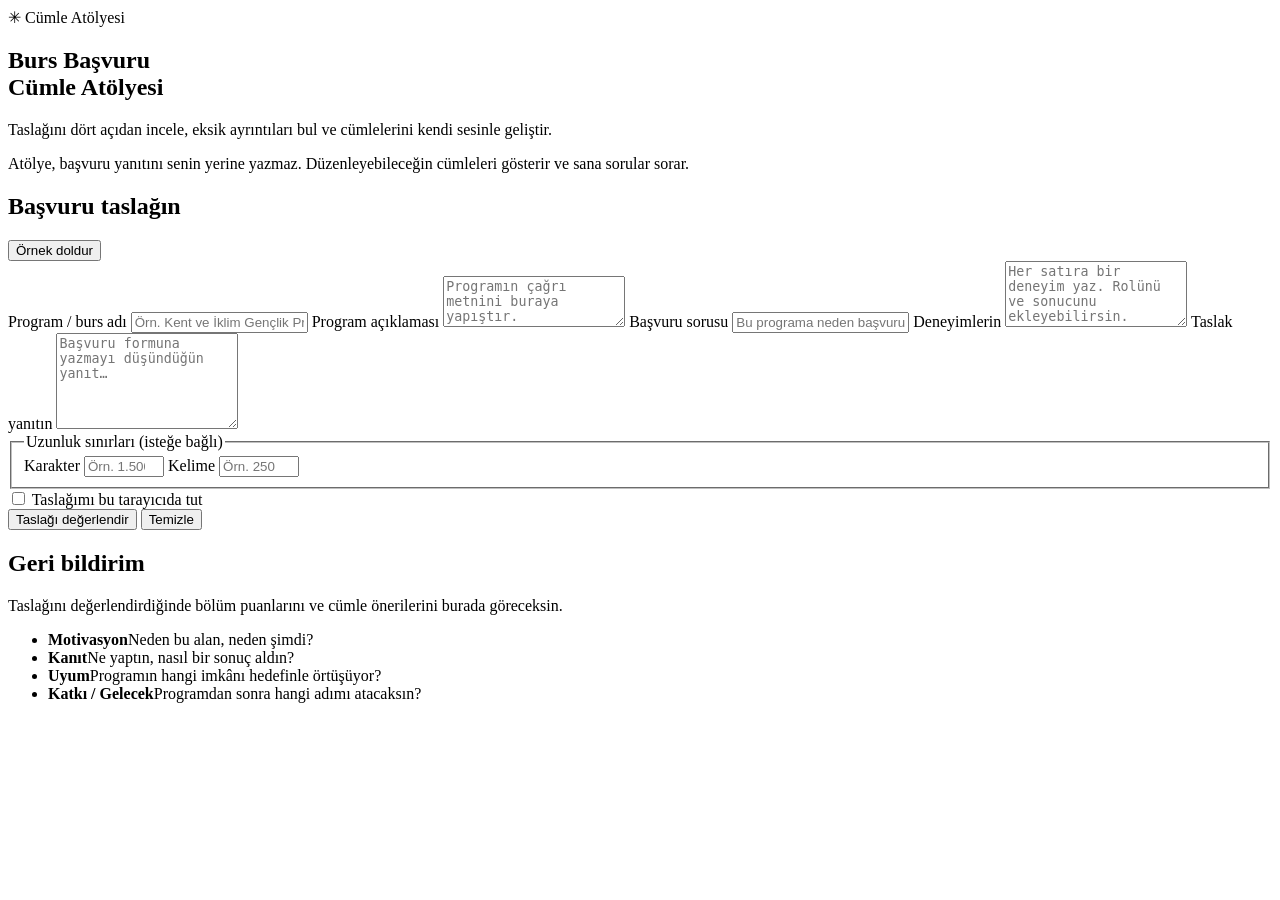
==== atolye/static/index.html @ af9ce09b "feat: Burs başvuru cümle atölyesi (Claude geri bildirimi, demo modu, web arayüzü) Co-Authored-By: Cl" ====
<!doctype html>
<html lang="tr">
<head>
  <meta charset="utf-8">
  <meta name="viewport" content="width=device-width, initial-scale=1">
  <title>Burs Başvuru Cümle Atölyesi</title>
  <link rel="stylesheet" href="/style.css">
  <script src="/app.js" defer></script>
</head>
<body>
  <main class="shell">
    <header class="masthead">
      <div class="brand"><span class="brand-mark" aria-hidden="true">✳</span> Cümle Atölyesi</div>
      <span id="provider" class="badge" role="status" hidden></span>
    </header>
    <section class="intro" aria-labelledby="title">
      <h1 id="title">Burs Başvuru<br>Cümle Atölyesi</h1>
      <p>Taslağını dört açıdan incele, eksik ayrıntıları bul ve cümlelerini kendi sesinle geliştir.</p>
      <p class="note">Atölye, başvuru yanıtını senin yerine yazmaz. Düzenleyebileceğin cümleleri gösterir ve sana sorular sorar.</p>
    </section>

    <div class="workspace">
      <section class="panel" aria-labelledby="form-title">
        <div class="section-head">
          <h2 id="form-title">Başvuru taslağın</h2>
          <button type="button" class="secondary" id="example">Örnek doldur</button>
        </div>
        <form id="application">
          <label>Program / burs adı
            <input name="program_adi" maxlength="200" placeholder="Örn. Kent ve İklim Gençlik Programı" required>
          </label>
          <label>Program açıklaması
            <textarea name="program_aciklamasi" rows="3" maxlength="10000" placeholder="Programın çağrı metnini buraya yapıştır." required></textarea>
          </label>
          <label>Başvuru sorusu
            <input name="soru" maxlength="1000" placeholder="Bu programa neden başvuruyorsunuz?" required>
          </label>
          <label>Deneyimlerin
            <textarea name="deneyimler" rows="4" maxlength="6000" placeholder="Her satıra bir deneyim yaz. Rolünü ve sonucunu ekleyebilirsin." required></textarea>
          </label>
          <label>Taslak yanıtın
            <textarea id="draft" name="taslak" rows="6" maxlength="12000" placeholder="Başvuru formuna yazmayı düşündüğün yanıt…" required></textarea>
          </label>
          <output id="live-count" for="draft" class="muted" aria-label="Taslak uzunluğu"></output>
          <fieldset>
            <legend>Uzunluk sınırları <span class="muted">(isteğe bağlı)</span></legend>
            <div class="limit-inputs">
              <label>Karakter <input type="number" name="karakter_siniri" min="1" max="100000" placeholder="Örn. 1.500"></label>
              <label>Kelime <input type="number" name="kelime_siniri" min="1" max="100000" placeholder="Örn. 250"></label>
            </div>
          </fieldset>
          <label class="check"><input type="checkbox" id="save-draft"> Taslağımı bu tarayıcıda tut</label>
          <div class="actions">
            <button type="submit" id="evaluate">Taslağı değerlendir</button>
            <button type="button" class="secondary" id="clear">Temizle</button>
          </div>
          <p id="form-status" class="muted" role="status"></p>
          <p id="error" class="error" role="alert" hidden></p>
        </form>
      </section>
      <section class="panel feedback" aria-labelledby="feedback-title" id="feedback">
        <h2 id="feedback-title" tabindex="-1">Geri bildirim</h2>
        <div id="empty">
          <p class="muted">Taslağını değerlendirdiğinde bölüm puanlarını ve cümle önerilerini burada göreceksin.</p>
          <ul class="outline">
            <li><strong>Motivasyon</strong><span>Neden bu alan, neden şimdi?</span></li>
            <li><strong>Kanıt</strong><span>Ne yaptın, nasıl bir sonuç aldın?</span></li>
            <li><strong>Uyum</strong><span>Programın hangi imkânı hedefinle örtüşüyor?</span></li>
            <li><strong>Katkı / Gelecek</strong><span>Programdan sonra hangi adımı atacaksın?</span></li>
          </ul>
        </div>
        <div id="results" hidden>
          <div id="scores" class="scores"></div>
          <h3>Uzunluk kontrolü</h3>
          <ul id="limits" class="limit-results"></ul>
          <h3>İncelenen taslak</h3>
          <p id="annotated" class="annotated"></p>
          <h3>Cümle önerileri</h3>
          <div id="suggestions" class="suggestions"></div>
          <h3>Kontrol listesi</h3>
          <div id="checklist" class="checklist"></div>
        </div>
      </section>
    </div>
  </main>
</body>
</html>
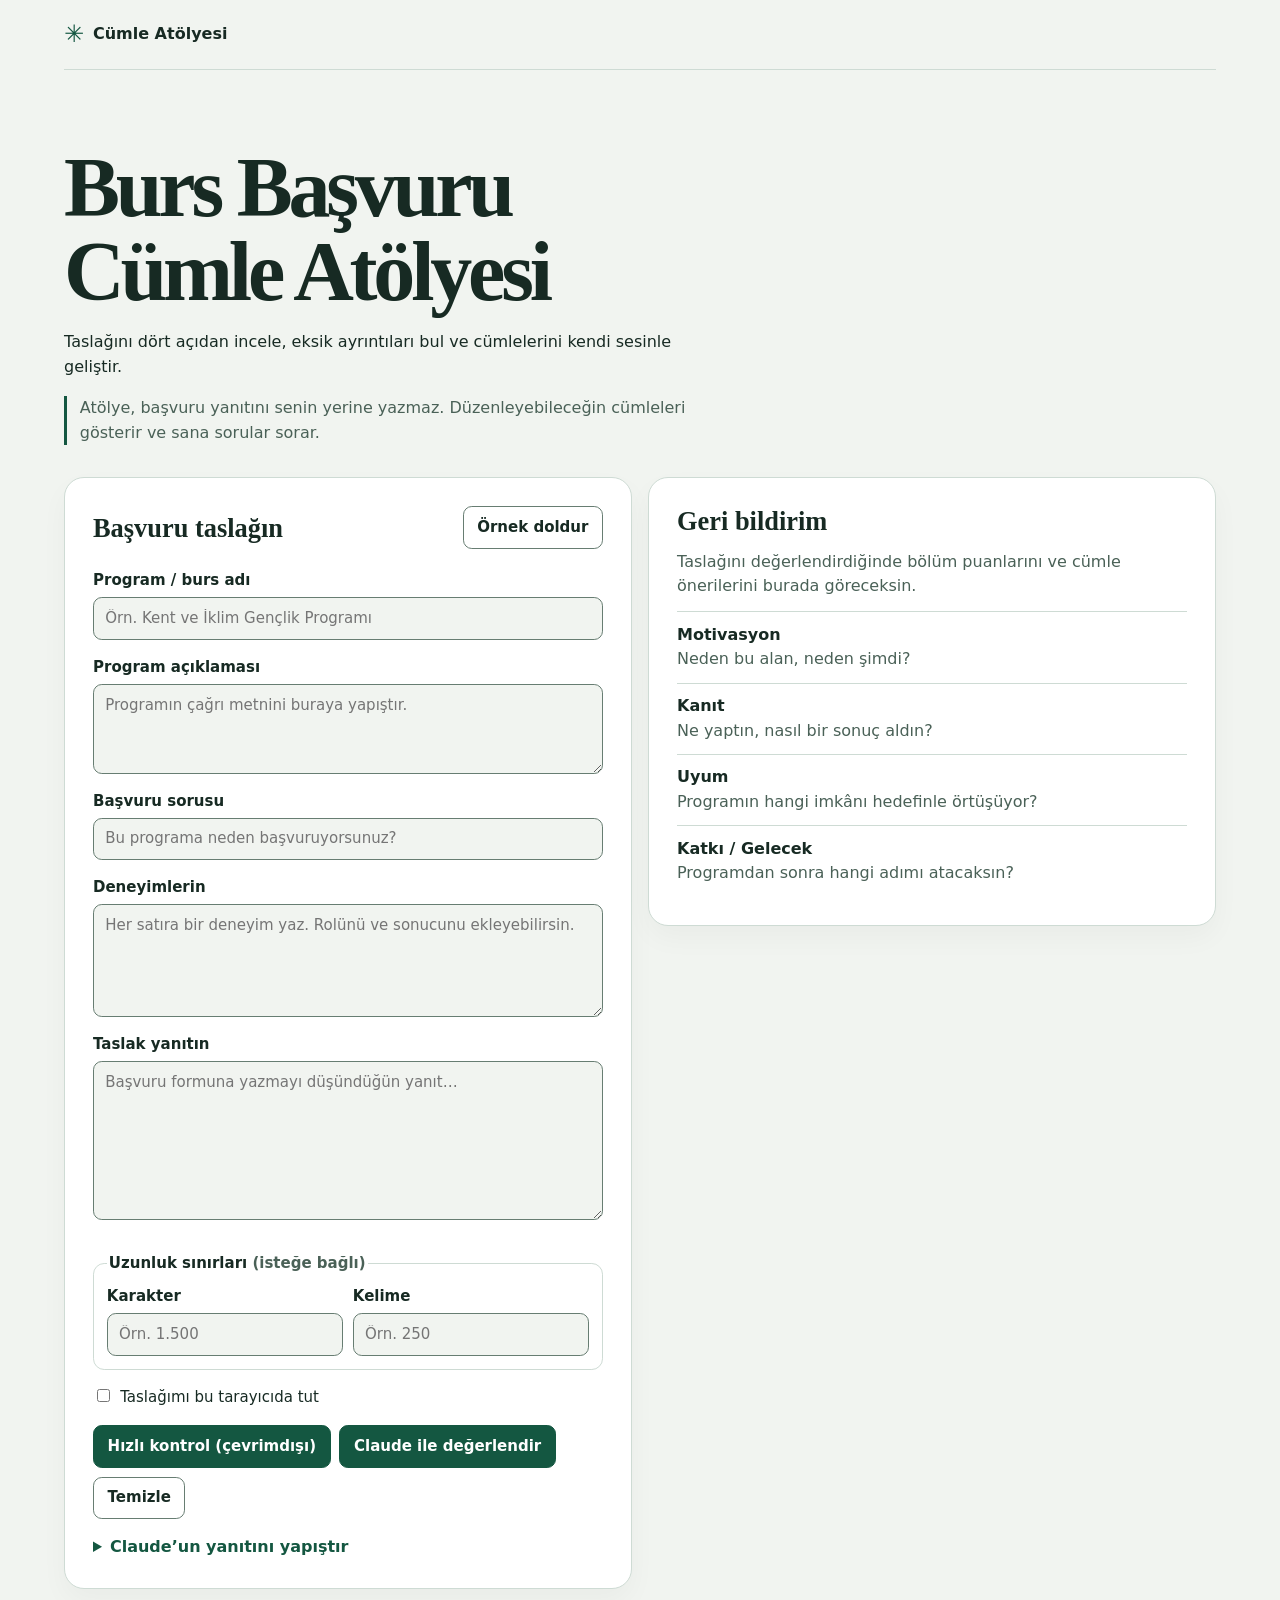
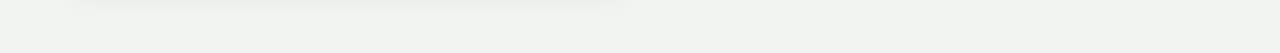
==== commit 67c9389a: "feat: Kurulumsuz statik sürüm: çevrimdışı kontrol, Claude'da aç, yanıtı yapıştır; varsayılan model H" ====
--- a/atolye/static/index.html
+++ b/atolye/static/index.html
@@ -4,8 +4,8 @@
   <meta charset="utf-8">
   <meta name="viewport" content="width=device-width, initial-scale=1">
   <title>Burs Başvuru Cümle Atölyesi</title>
-  <link rel="stylesheet" href="/style.css">
-  <script src="/app.js" defer></script>
+  <link rel="stylesheet" href="./style.css">
+  <script type="module" src="./app.js"></script>
 </head>
 <body>
   <main class="shell">
@@ -17,6 +17,7 @@
       <h1 id="title">Burs Başvuru<br>Cümle Atölyesi</h1>
       <p>Taslağını dört açıdan incele, eksik ayrıntıları bul ve cümlelerini kendi sesinle geliştir.</p>
       <p class="note">Atölye, başvuru yanıtını senin yerine yazmaz. Düzenleyebileceğin cümleleri gösterir ve sana sorular sorar.</p>
+      <p id="privacy" class="note" hidden>Bu sayfa başvuru verilerini herhangi bir sunucuya göndermez. Claude’a yapıştırdığın metin Claude ile paylaşılır.</p>
     </section>
 
     <div class="workspace">
@@ -25,7 +26,7 @@
           <h2 id="form-title">Başvuru taslağın</h2>
           <button type="button" class="secondary" id="example">Örnek doldur</button>
         </div>
-        <form id="application">
+        <form id="application" method="post">
           <label>Program / burs adı
             <input name="program_adi" maxlength="200" placeholder="Örn. Kent ve İklim Gençlik Programı" required>
           </label>
@@ -51,9 +52,25 @@
           </fieldset>
           <label class="check"><input type="checkbox" id="save-draft"> Taslağımı bu tarayıcıda tut</label>
           <div class="actions">
-            <button type="submit" id="evaluate">Taslağı değerlendir</button>
+            <button type="submit" id="quick">Hızlı kontrol (çevrimdışı)</button>
+            <button type="submit" id="claude">Claude ile değerlendir</button>
+            <button type="submit" id="evaluate" class="secondary" hidden>Taslağı sunucuda değerlendir</button>
             <button type="button" class="secondary" id="clear">Temizle</button>
           </div>
+          <details id="claude-guide">
+            <summary>Claude’un yanıtını yapıştır</summary>
+            <ol class="guide">
+              <li>Formu doldur ve <strong>Claude ile değerlendir</strong> düğmesine bas.</li>
+              <li><a href="https://claude.ai/new" target="_blank" rel="noopener noreferrer">Claude’u aç</a>, kendi ücretsiz hesabınla oturum aç, istemi sohbete yapıştır ve gönder.</li>
+              <li>Claude’un yanıtını kopyala ve aşağıya yapıştır.</li>
+            </ol>
+            <label id="prompt-fallback" hidden>Claude’a göndereceğin istem
+              <textarea id="prompt" rows="5" readonly></textarea>
+            </label>
+            <label for="claude-response">Claude’un JSON yanıtı</label>
+            <textarea id="claude-response" rows="5" spellcheck="false"></textarea>
+            <button type="submit" id="parse" class="secondary">Yanıtı göster</button>
+          </details>
           <p id="form-status" class="muted" role="status"></p>
           <p id="error" class="error" role="alert" hidden></p>
         </form>
--- a/atolye/static/style.css
+++ b/atolye/static/style.css
@@ -0,0 +1,150 @@
+:root {
+  color-scheme: light dark;
+  --bg: #f1f4f0;
+  --panel: #fff;
+  --ink: #172a23;
+  --muted: #4a6157;
+  --line: #cedbd4;
+  --soft: #e8f1eb;
+  --accent: #145741;
+  --on-accent: #fff;
+  --highlight: #f7e8ab;
+  --highlight-ink: #4b3500;
+  --error: #9a3029;
+  --shadow: 0 12px 28px #172a2309;
+}
+
+@media (prefers-color-scheme: dark) {
+  :root {
+    --bg: #121c18;
+    --panel: #1b2823;
+    --ink: #eef7f1;
+    --muted: #b5c9bf;
+    --line: #42564d;
+    --soft: #243b31;
+    --accent: #a5e1c5;
+    --on-accent: #14291f;
+    --highlight: #5b4820;
+    --highlight-ink: #ffe9a7;
+    --error: #ffb3a9;
+    --shadow: none;
+  }
+}
+
+* { box-sizing: border-box; }
+[hidden] { display: none !important; }
+body {
+  margin: 0;
+  background: var(--bg);
+  color: var(--ink);
+  font: 1rem/1.55 system-ui, sans-serif;
+}
+button, input, textarea { font: inherit; }
+button { cursor: pointer; }
+button:disabled { cursor: wait; opacity: .65; }
+:focus-visible { outline: 2px solid var(--accent); outline-offset: 3px; }
+.shell { width: min(100% - 2rem, 72rem); margin: 0 auto 4rem; }
+.masthead {
+  display: flex;
+  align-items: center;
+  justify-content: space-between;
+  gap: 1rem;
+  padding: 1rem 0;
+  border-bottom: 1px solid var(--line);
+}
+.brand { display: flex; align-items: center; gap: .55rem; font-weight: 750; }
+.brand-mark { color: var(--accent); font-size: 1.5rem; }
+.badge {
+  border: 1px solid var(--line);
+  border-radius: 2rem;
+  background: var(--soft);
+  color: var(--accent);
+  padding: .25rem .75rem;
+  font-size: .875rem;
+  overflow-wrap: anywhere;
+}
+.intro { padding: clamp(2rem, 6vw, 4.75rem) 0 2rem; }
+h1, h2, h3, p { margin: 0; }
+h1 {
+  font: 700 clamp(2.4rem, 7vw, 5.25rem)/1 Georgia, serif;
+  letter-spacing: -.05em;
+}
+.intro > p { max-width: 62ch; margin-top: 1rem; }
+.intro > .note { color: var(--muted); border-left: 3px solid var(--accent); padding-left: .8rem; }
+.workspace { display: grid; grid-template-columns: 1fr 1fr; gap: 1rem; align-items: start; }
+.panel {
+  min-width: 0;
+  padding: clamp(1rem, 3vw, 1.75rem);
+  border: 1px solid var(--line);
+  border-radius: 1.25rem;
+  background: var(--panel);
+  box-shadow: var(--shadow);
+  overflow-wrap: anywhere;
+}
+.section-head { display: flex; justify-content: space-between; align-items: center; flex-wrap: wrap; gap: .6rem; }
+h2 { font: 700 1.65rem/1.15 Georgia, serif; }
+h3 { font-size: 1.05rem; margin: 1.4rem 0 .55rem; }
+form { display: grid; gap: 1rem; margin-top: 1.25rem; }
+label, legend { font-weight: 650; font-size: .9375rem; }
+input:not([type="checkbox"]), textarea {
+  display: block;
+  width: 100%;
+  margin-top: .3rem;
+  padding: .55rem .7rem;
+  border: 1px solid var(--line);
+  border-radius: .55rem;
+  background: var(--bg);
+  color: var(--ink);
+  font-weight: 400;
+}
+textarea { resize: vertical; }
+fieldset { margin: 0; border: 1px solid var(--line); border-radius: .7rem; padding: .6rem .8rem .8rem; min-width: 0; }
+.limit-inputs { display: grid; grid-template-columns: repeat(2, minmax(0, 1fr)); gap: .6rem; }
+.check { display: flex; align-items: baseline; gap: .45rem; font-weight: 500; }
+input[type="checkbox"] { accent-color: var(--accent); flex: none; }
+.actions { display: flex; flex-wrap: wrap; gap: .55rem; }
+.actions button, .secondary {
+  border: 1px solid var(--accent);
+  padding: .55rem .85rem;
+  border-radius: .55rem;
+  background: var(--accent);
+  color: var(--on-accent);
+  font-size: .9375rem;
+  font-weight: 700;
+}
+button.secondary { background: var(--panel); color: var(--ink); border-color: var(--line); }
+.muted { color: var(--muted); }
+.error, .over { color: var(--error); }
+#live-count { font-size: .875rem; margin-top: -.55rem; }
+#form-status:empty { display: none; }
+#empty { margin-top: .8rem; }
+.outline, .limit-results { list-style: none; padding: 0; margin: .75rem 0 0; }
+.outline li { display: grid; padding: .65rem 0; border-top: 1px solid var(--line); }
+.outline span { color: var(--muted); }
+.scores, .suggestions, .checklist { display: grid; gap: .55rem; }
+.scores { margin-top: 1rem; }
+.score, .suggestion { padding: .7rem .8rem; border: 1px solid var(--line); border-radius: .7rem; }
+.score-head { display: flex; justify-content: space-between; gap: .5rem; }
+meter { width: 100%; height: .7rem; display: block; margin: .25rem 0 .45rem; }
+meter::-webkit-meter-optimum-value { background: var(--accent); }
+meter::-moz-meter-bar { background: var(--accent); }
+.question, .rewrite { margin-top: .4rem; color: var(--accent); }
+.annotated { white-space: pre-wrap; background: var(--soft); padding: .8rem; border-radius: .6rem; }
+.highlight { cursor: pointer; border-radius: .2rem; box-decoration-break: clone; -webkit-box-decoration-break: clone; background: var(--highlight); color: var(--highlight-ink); text-decoration: underline; }
+.highlight:focus-visible, .suggestion:focus { outline: 2px solid var(--accent); outline-offset: 2px; }
+blockquote { margin: .35rem 0; padding-left: .6rem; border-left: 2px solid var(--line); }
+@media (max-width: 46rem) {
+  .workspace { grid-template-columns: 1fr; }
+}
+
+:root { --control-border: #677d72; }
+@media (prefers-color-scheme: dark) {
+  :root { --control-border: #849a8f; }
+}
+input:not([type="checkbox"]), textarea, button.secondary { border-color: var(--control-border); }
+a { color: var(--accent); }
+summary { cursor: pointer; color: var(--accent); font-weight: 700; }
+.guide { padding-inline-start: 1.5rem; }
+.guide li + li { margin-top: .35rem; }
+#prompt-fallback { display: block; margin-bottom: .75rem; }
+#parse { margin-top: .75rem; }
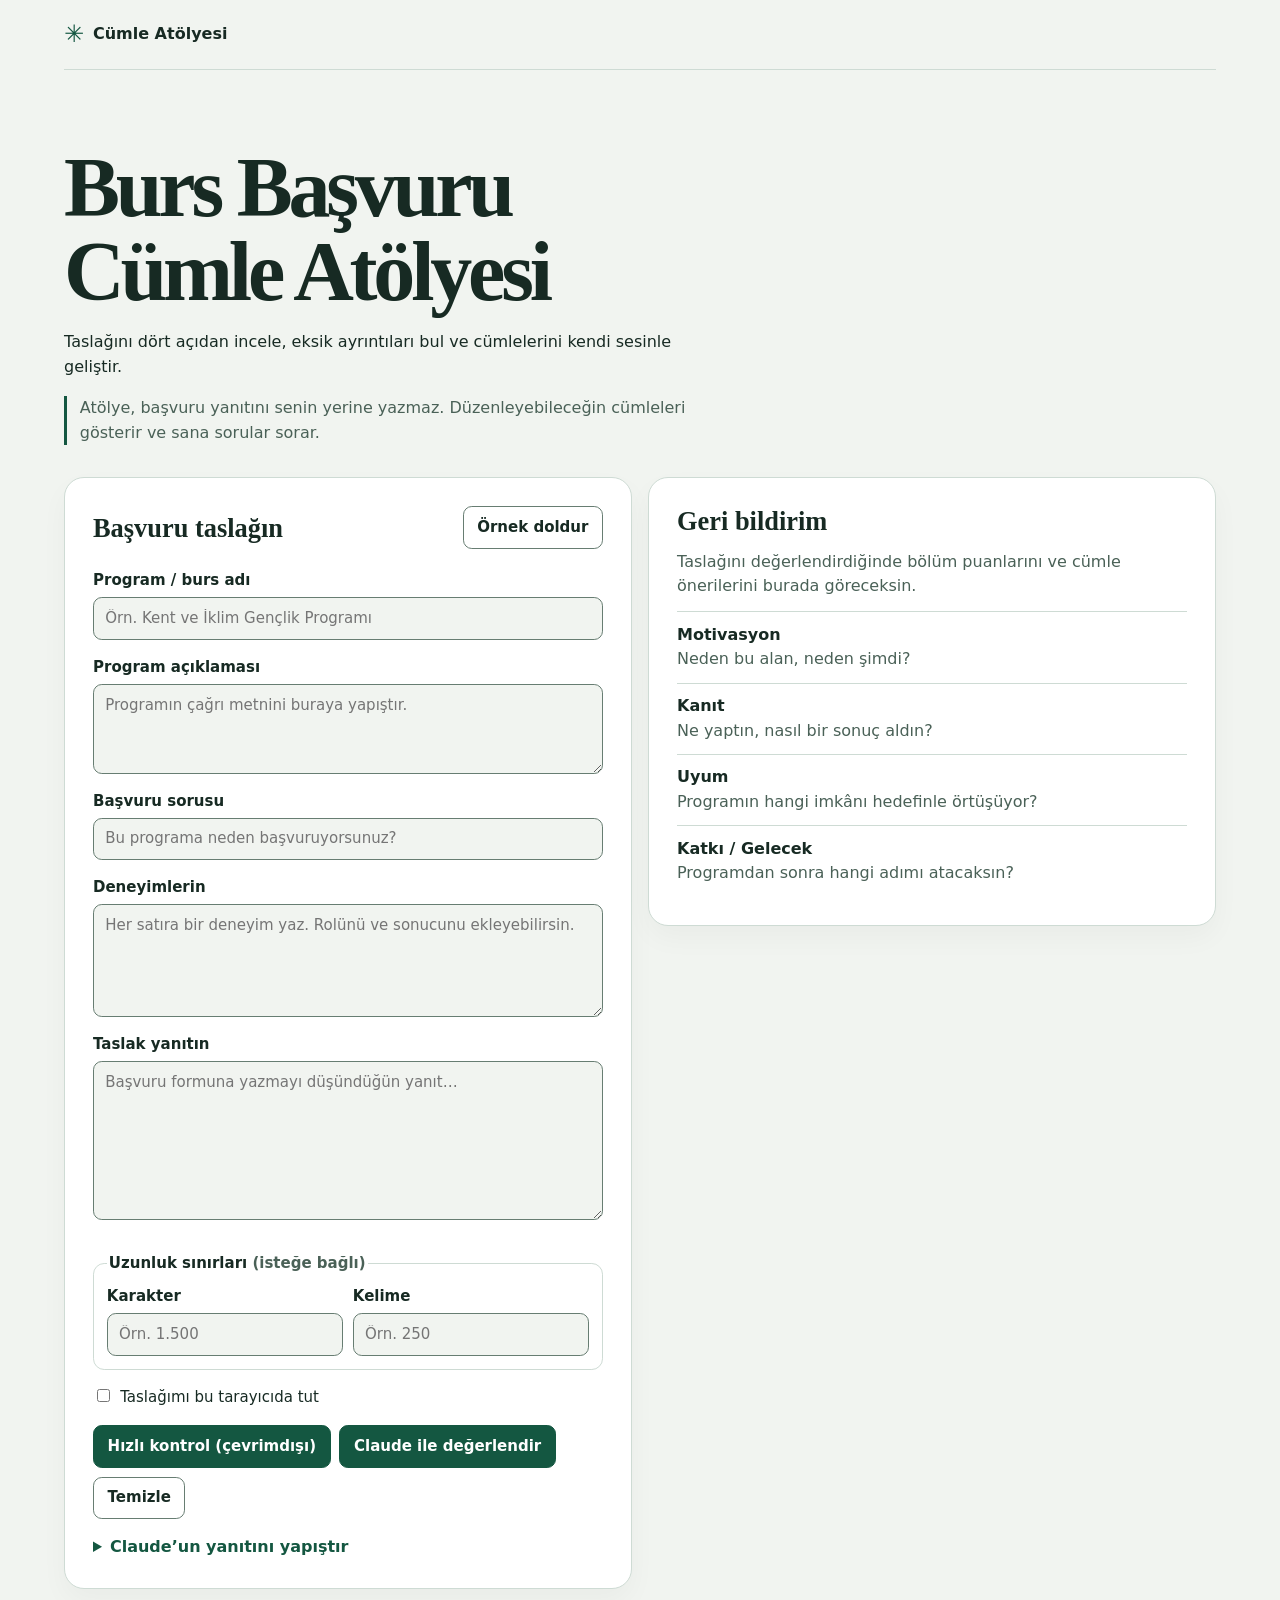
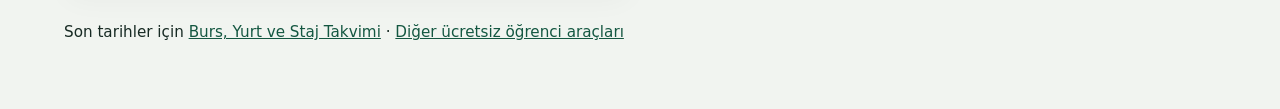
==== commit 8914f5a9: "feat: çevrimdışı kullanım (service worker) ve öğrenci araçları bağlantıları Co-Authored-By: Claude O" ====
--- a/atolye/static/index.html
+++ b/atolye/static/index.html
@@ -99,6 +99,9 @@
         </div>
       </section>
     </div>
+    <footer class="site-footer">
+      <p>Son tarihler için <a href="https://oguzhankaygin.github.io/burs-takvimi-mcp/">Burs, Yurt ve Staj Takvimi</a> · <a href="https://oguzhankaygin.github.io/ogrenci-proje-baslangic/#araclar">Diğer ücretsiz öğrenci araçları</a></p>
+    </footer>
   </main>
 </body>
 </html>
--- a/atolye/static/style.css
+++ b/atolye/static/style.css
@@ -148,3 +148,8 @@
 .guide li + li { margin-top: .35rem; }
 #prompt-fallback { display: block; margin-bottom: .75rem; }
 #parse { margin-top: .75rem; }
+
+.site-footer {
+  margin-top: 2rem;
+  font-size: .95rem;
+}
